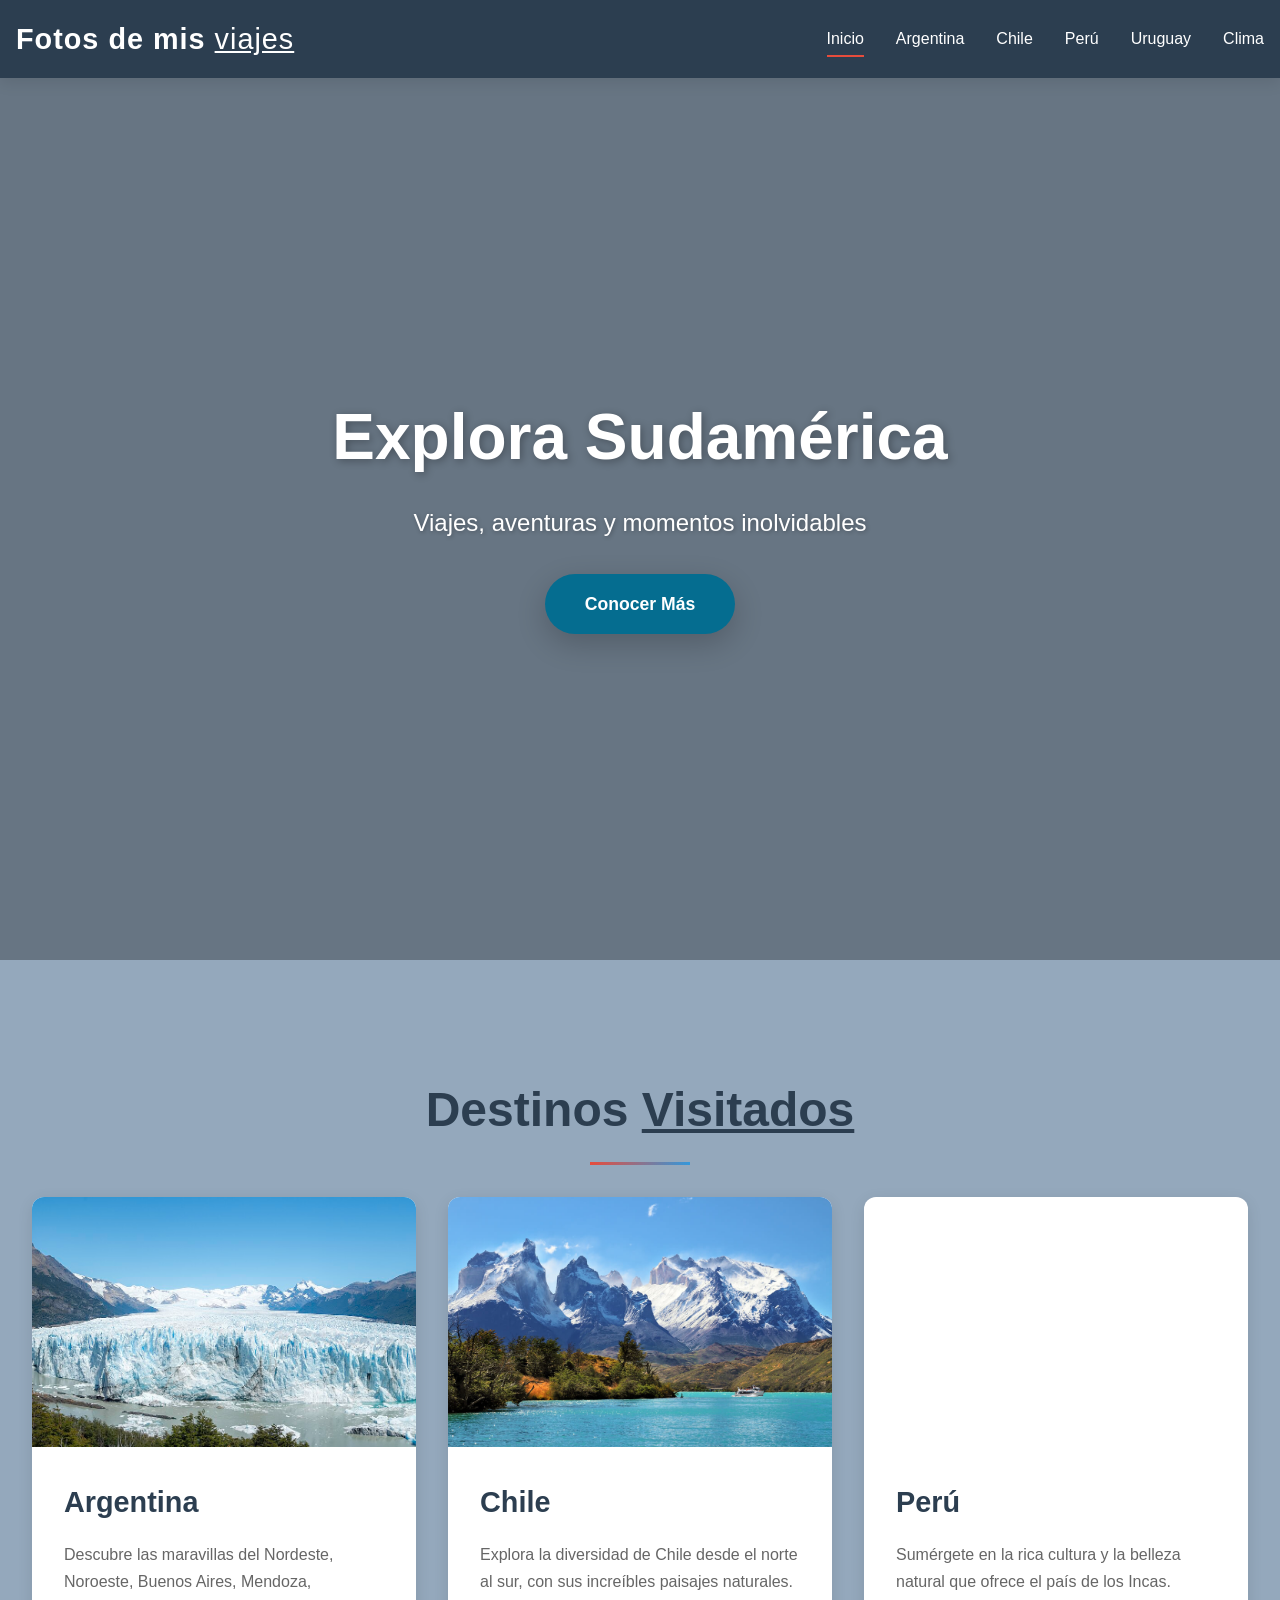
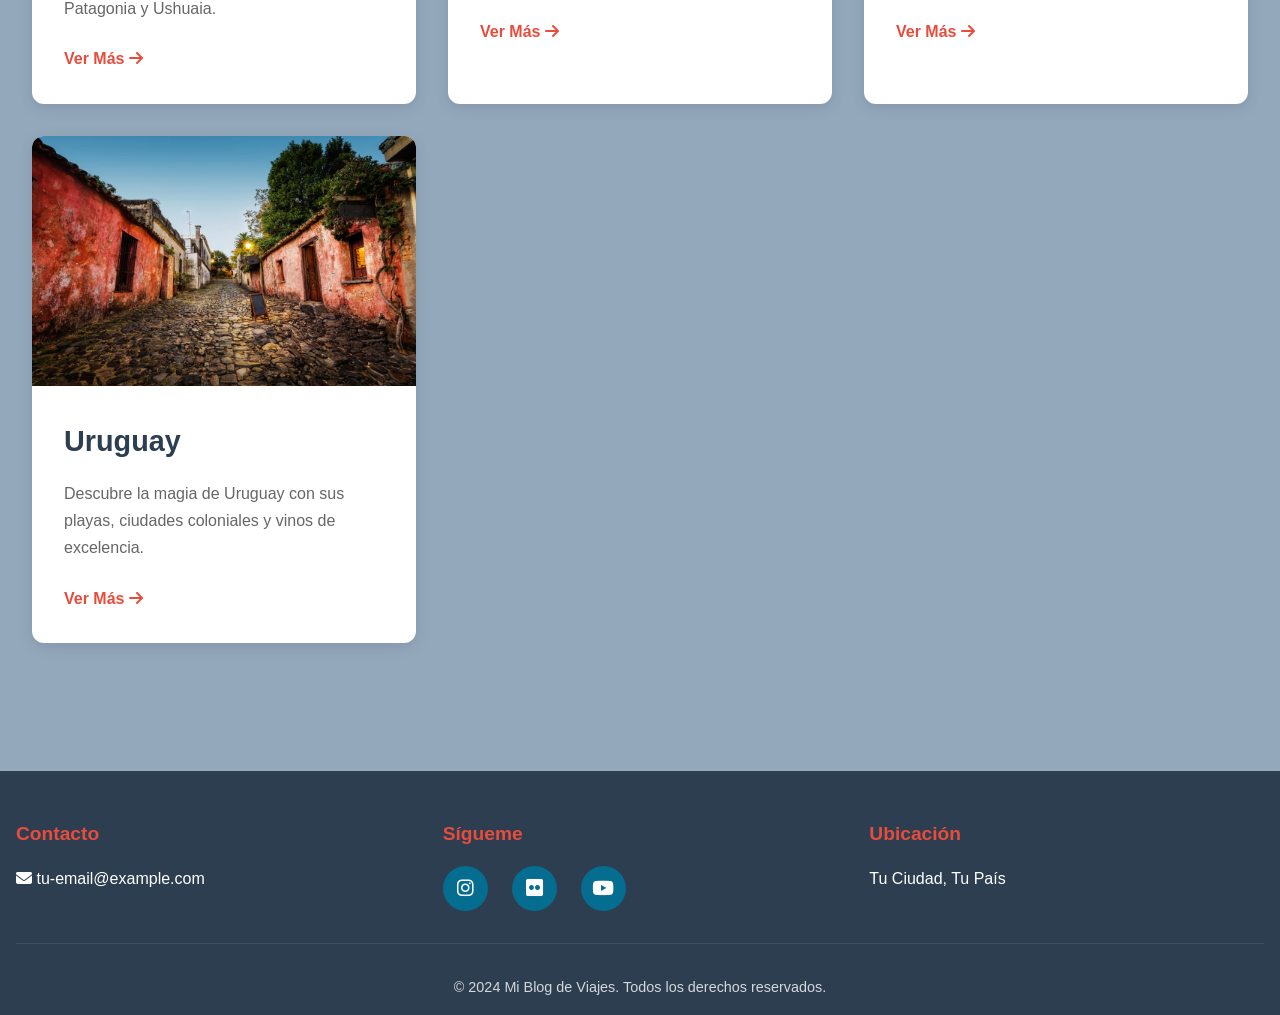
==== index.html @ 068221f5 "Add files via upload" ====
<!DOCTYPE html>
<html lang="es">
<head>
    <meta charset="UTF-8">
    <meta name="viewport" content="width=device-width, initial-scale=1.0">
    <title>Mi Blog de Viajes - Sudamérica</title>
    <link rel="stylesheet" href="css/styles.css">
    <link rel="stylesheet" href="https://cdnjs.cloudflare.com/ajax/libs/font-awesome/6.4.0/css/all.min.css">
</head>
<body>
    <!-- Header Navigation -->
    <header class="header">
        <div class="header-container">
            <div class="logo">
                <h1>Fotos de mis <span class="viajes">viajes</span></h1>
            </div>
            <nav class="nav-menu">
                <a href="index.html" class="nav-link active">Inicio</a>
                <a href="argentina.html" class="nav-link">Argentina</a>
                <a href="chile.html" class="nav-link">Chile</a>
                <a href="peru.html" class="nav-link">Perú</a>
                <a href="uruguay.html" class="nav-link">Uruguay</a>
                <a href="weather.html" class="nav-link">Clima</a>
            </nav>
            <div class="hamburger" id="hamburger">
                <span></span>
                <span></span>
                <span></span>
            </div>
        </div>
    </header>

    <!-- Mobile Navigation Menu -->
    <nav class="mobile-nav" id="mobileNav">
        <a href="index.html" class="mobile-nav-link">Inicio</a>
        <a href="argentina.html" class="mobile-nav-link">Argentina</a>
        <a href="chile.html" class="mobile-nav-link">Chile</a>
        <a href="peru.html" class="mobile-nav-link">Perú</a>
        <a href="uruguay.html" class="mobile-nav-link">Uruguay</a>
        <a href="weather.html" class="mobile-nav-link">Clima</a>
    </nav>

    <!-- Hero Section with Parallax -->
    <section class="parallax-hero" id="parallaxHero">
        <div class="parallax-bg" style="background-image: url('images/parallax-bg.jpg')"></div>
        <div class="parallax-content">
            <h2 class="fade-in-title">Explora Sudamérica</h2>
            <p class="fade-in-subtitle">Viajes, aventuras y momentos inolvidables</p>
            <a href="#destinations" class="cta-button">Conocer Más</a>
        </div>
    </section>

    <!-- Main Content - Three Destination Cards -->
    <main class="container">
        <section id="destinations" class="destinations-section">
            <h2 class="section-title">Destinos <u>Visitados</u></h2>
            <div class="destinations-grid">
                
                <!-- Argentina Card -->
                <div class="destination-card" data-country="argentina">
                    <div class="card-image" style="background-image: url('paralax/para.jpg')"></div>
                    <div class="card-content">
                        <h3>Argentina</h3>
                        <p>Descubre las maravillas del Nordeste, Noroeste, Buenos Aires, Mendoza, Patagonia y Ushuaia.</p>
                        <a href="argentina.html" class="card-link">Ver Más <i class="fas fa-arrow-right"></i></a>
                    </div>
                </div>

                <!-- Chile Card -->
                <div class="destination-card" data-country="chile">
                    <div class="card-image" style="background-image: url('cards/chile.jpg')"></div>
                    <div class="card-content">
                        <h3>Chile</h3>
                        <p>Explora la diversidad de Chile desde el norte al sur, con sus increíbles paisajes naturales.</p>
                        <a href="chile.html" class="card-link">Ver Más <i class="fas fa-arrow-right"></i></a>
                    </div>
                </div>

                <!-- Perú Card -->
                <div class="destination-card" data-country="peru">
                    <div class="card-image" style="background-image: url('images/peru-thumb.jpg')"></div>
                    <div class="card-content">
                        <h3>Perú</h3>
                        <p>Sumérgete en la rica cultura y la belleza natural que ofrece el país de los Incas.</p>
                        <a href="peru.html" class="card-link">Ver Más <i class="fas fa-arrow-right"></i></a>
                    </div>
                </div>

                <!-- Uruguay Card -->
                <div class="destination-card" data-country="uruguay">
                    <div class="card-image" style="background-image: url('cards/uruguay.jpg')"></div>
                    <div class="card-content">
                        <h3>Uruguay</h3>
                        <p>Descubre la magia de Uruguay con sus playas, ciudades coloniales y vinos de excelencia.</p>
                        <a href="uruguay.html" class="card-link">Ver Más <i class="fas fa-arrow-right"></i></a>
                    </div>
                </div>

            </div>
        </section>
    </main>

    <!-- Footer -->
    <footer class="footer">
        <div class="footer-container">
            <div class="footer-content">
                <div class="footer-section">
                    <h4>Contacto</h4>
                    <p>
                        <i class="fas fa-envelope"></i>
                        <a href="mailto:tu-email@example.com" class="footer-link" id="footer-email">tu-email@example.com</a>
                    </p>
                </div>
                <div class="footer-section">
                    <h4>Sígueme</h4>
                    <div class="social-links">
                        <a href="https://instagram.com/tu-usuario" class="social-link" id="footer-instagram" target="_blank" title="Instagram">
                            <i class="fab fa-instagram"></i>
                        </a>
                        <a href="https://flickr.com/photos/tu-usuario" class="social-link" id="footer-flickr" target="_blank" title="Flickr">
                            <i class="fab fa-flickr"></i>
                        </a>
                        <a href="https://www.youtube.com/@MographGabrielMaradey" class="social-link" id="footer-youtube" target="_blank" title="YouTube">
                            <i class="fab fa-youtube"></i>
                        </a>
                    </div>
                </div>
                <div class="footer-section">
                    <h4>Ubicación</h4>
                    <p id="footer-location">Tu Ciudad, Tu País</p>
                </div>
            </div>
            <div class="footer-bottom">
                <p>&copy; 2024 Mi Blog de Viajes. Todos los derechos reservados.</p>
            </div>
        </div>
        <!--Ejemplo de código proporcionado por un servicio gratuito 
<div id="sfck9j769hf3m9csr8j2yqa5w37nu91hs5g"></div><script type="text/javascript" src="https://counter1.optistats.ovh/private/counter.js?c=k9j769hf3m9csr8j2yqa5w37nu91hs5g&down=async" async></script><br></noscript> -->
    </footer>

    
</body>
</html>
---- css/styles.css ----
/* ============================================
   RESET Y VARIABLES
   ============================================ */
* {
    margin: 0;
    padding: 0;
    box-sizing: border-box;
}

:root {
    --primary-color: #2c3e50;
    --secondary-color: #e74c3c;
    --accent-color: #3498db;
    --text-color: #333;
    --light-bg: #657994;
    --white: #ffffff;
    --shadow: 0 4px 15px rgba(0, 0, 0, 0.1);
    --shadow-lg: 0 10px 30px rgba(0, 0, 0, 0.2);
    --transition: all 0.3s ease;
}

html {
    scroll-behavior: smooth;
    padding-top: 60px;
}

body {
    font-family: 'Segoe UI', Tahoma, Geneva, Verdana, sans-serif;
    color: var(--text-color);
    background-color: #94a8bc;
    line-height: 1.6;
}
span.viajes {
    color: var(--white);
    font-weight:lighter;
    animation: colorChange 3s infinite alternate;
    text-decoration: underline;
}

span.global {
    color: var(--white);
    font-weight: 300;
    text-decoration: underline;
}


/* ============================================
   HEADER Y NAVEGACIÓN
   ============================================ */
.header {
    background-color: var(--primary-color);
    color: var(--white);
    padding: 1rem 0;
    position: fixed;
    top: 0;
    left: 0;
    right: 0;
    z-index: 1000;
    box-shadow: var(--shadow);
}

.header-container {
    max-width: 1400px;
    margin: 0 auto;
    padding: 0 1rem;
    display: flex;
    justify-content: space-between;
    align-items: center;
}

.logo h1 {
    font-size: 1.8rem;
    font-weight: 700;
    letter-spacing: 1px;
    animation: slideDown 0.5s ease;
}

.nav-menu {
    display: flex;
    gap: 2rem;
    list-style: none;
}

.nav-link {
    color: var(--white);
    text-decoration: none;
    font-weight: 500;
    position: relative;
    transition: var(--transition);
}

.nav-link::after {
    content: '';
    position: absolute;
    width: 0;
    height: 2px;
    bottom: -5px;
    left: 0;
    background-color: var(--secondary-color);
    transition: width 0.3s ease;
}

.nav-link:hover::after,
.nav-link.active::after {
    width: 100%;
}

.nav-link:hover {
    color: var(--secondary-color);
}

/* Hamburger Menu */
.hamburger {
    display: none;
    flex-direction: column;
    cursor: pointer;
    gap: 5px;
    z-index: 1001;
}

.hamburger span {
    width: 25px;
    height: 3px;
    background-color: var(--white);
    border-radius: 2px;
    transition: var(--transition);
}

.hamburger.active span:nth-child(1) {
    transform: rotate(45deg) translate(8px, 8px);
}

.hamburger.active span:nth-child(2) {
    opacity: 0;
}

.hamburger.active span:nth-child(3) {
    transform: rotate(-45deg) translate(8px, -8px);
}

/* Mobile Navigation */
.mobile-nav {
    display: none;
    background-color: var(--primary-color);
    flex-direction: column;
    gap: 1rem;
    padding: 1rem;
    position: absolute;
    top: 60px;
    right: 0;
    width: 100%;
    z-index: 999;
    box-shadow: var(--shadow);
}

.mobile-nav.active {
    display: flex;
}

.mobile-nav-link {
    color: var(--white);
    text-decoration: none;
    padding: 0.75rem 1rem;
    transition: var(--transition);
}

.mobile-nav-link:hover {
    background-color: var(--secondary-color);
    border-radius: 4px;
}

/* ============================================
   HERO SECTION CON PARALLAX
   ============================================ */
.parallax-hero {
    position: relative;
    height: 100vh;
    display: flex;
    align-items: center;
    justify-content: center;
    overflow: hidden;
}

.parallax-bg {
    position: absolute;
    top: 0;
    left: 0;
    width: 100%;
    height: 100%;
    background-attachment: fixed;
    background-position: center;
    background-repeat: no-repeat;
    background-size: cover;
    z-index: 1;
}

.parallax-bg::before {
    content: '';
    position: absolute;
    top: 0;
    left: 0;
    width: 100%;
    height: 100%;
    background: rgba(0, 0, 0, 0.3);
    z-index: 2;
}

.parallax-content {
    position: relative;
    z-index: 3;
    text-align: center;
    color: var(--white);
}

.fade-in-title {
    font-size: 4rem;
    font-weight: 800;
    margin-bottom: 1rem;
    animation: fadeInUp 1s ease 0.2s both;
    text-shadow: 2px 2px 8px rgba(0, 0, 0, 0.3);
}

.fade-in-subtitle {
    font-size: 1.5rem;
    margin-bottom: 2rem;
    animation: fadeInUp 1s ease 0.4s both;
    text-shadow: 1px 1px 4px rgba(0, 0, 0, 0.3);
}

.cta-button {
    display: inline-block;
    padding: 1rem 2.5rem;
    background-color: rgb(5, 109, 144);
    color: var(--white);
    text-decoration: none;
    border-radius: 50px;
    font-weight: 600;
    font-size: 1.1rem;
    animation: fadeInUp 1s ease 0.6s both;
    transition: var(--transition);
    box-shadow: var(--shadow-lg);
}

.cta-button:hover {
    transform: translateY(-3px);
    box-shadow: 0 15px 35px rgba(59, 44, 42, 0.4);
    background-color: #204c8a;
}

/* ============================================
   CONTAINER Y SECCIONES
   ============================================ */
.container {
    max-width: 1400px;
    margin: 0 auto;
    padding: 0 1rem;
}

.section-title {
    text-align: center;
    font-size: 3rem;
    margin: 3rem 0 2rem;
    color: var(--primary-color);
    position: relative;
    padding-bottom: 1rem;
}

.section-title::after {
    content: '';
    position: absolute;
    bottom: 0;
    left: 50%;
    transform: translateX(-50%);
    width: 100px;
    height: 3px;
    background: linear-gradient(to right, var(--secondary-color), var(--accent-color));
}

.page-header {
    background: linear-gradient(135deg, var(--primary-color), var(--accent-color));
    color: var(--white);
    padding: 4rem 1rem;
    text-align: center;
    position: relative;
}

.back-link {
    display: inline-block;
    color: var(--white);
    text-decoration: none;
    margin-bottom: 1rem;
    font-size: 0.95rem;
    transition: var(--transition);
}

.back-link:hover {
    color: var(--secondary-color);
    transform: translateX(-5px);
}

.page-header h2 {
    font-size: 3rem;
    margin-bottom: 0.5rem;
}

.page-header p {
    font-size: 1.2rem;
    opacity: 0.95;
}

/* ============================================
   DESTINATION CARDS (ÍNDICE)
   ============================================ */
.destinations-section {
    padding: 4rem 1rem;
}

.destinations-grid {
    display: grid;
    grid-template-columns: repeat(auto-fit, minmax(300px, 1fr));
    gap: 2rem;
    margin-top: 2rem;
}

.destination-card {
    background: var(--white);
    border-radius: 12px;
    overflow: hidden;
    box-shadow: var(--shadow);
    transition: var(--transition);
    animation: slideUp 0.6s ease backwards;
}

.destination-card:nth-child(1) { animation-delay: 0.1s; }
.destination-card:nth-child(2) { animation-delay: 0.2s; }
.destination-card:nth-child(3) { animation-delay: 0.3s; }
.destination-card:nth-child(4) { animation-delay: 0.4s; }

.destination-card:hover {
    transform: translateY(-10px);
    box-shadow: var(--shadow-lg);
}

.card-image {
    width: 100%;
    height: 250px;
    background-size: cover;
    background-position: center;
    position: relative;
    overflow: hidden;
}

.card-image::before {
    content: '';
    position: absolute;
    top: 0;
    left: 0;
    width: 100%;
    height: 100%;
    background: rgba(0, 0, 0, 0);
    transition: var(--transition);
    z-index: 2;
}

.destination-card:hover .card-image::before {
    background: rgba(0, 0, 0, 0.2);
}

.card-content {
    padding: 2rem;
}

.card-content h3 {
    font-size: 1.8rem;
    margin-bottom: 1rem;
    color: var(--primary-color);
}

.card-content p {
    color: #666;
    margin-bottom: 1.5rem;
    line-height: 1.7;
}

.card-link {
    display: inline-block;
    color: var(--secondary-color);
    text-decoration: none;
    font-weight: 600;
    transition: var(--transition);
}

.card-link:hover {
    color: var(--primary-color);
    transform: translateX(5px);
}

/* ============================================
   REGIONS GRID (ARGENTINA PAGE)
   ============================================ */
.regions-section {
    padding: 3rem 1rem;
}

.regions-grid {
    display: grid;
    grid-template-columns: repeat(3, 1fr);
    gap: 2rem;
    margin-top: 2rem;
    width: 100%;
    max-width: 1200px;
    margin-left: auto;
    margin-right: auto;
}

.region-card {
    background: var(--white);
    border-radius: 10px;
    overflow: hidden;
    box-shadow: var(--shadow);
    transition: var(--transition);
}

.region-card:hover {
    transform: translateY(-8px);
    box-shadow: var(--shadow-lg);
}

.region-image {
    width: 100%;
    height: 200px;
    background-size: cover;
    background-position: center;
}

.region-content {
    padding: 1.5rem;
}

.region-content h3 {
    color: var(--primary-color);
    margin-bottom: 0.75rem;
    font-size: 1.5rem;
}

.region-content p {
    color: #666;
    font-size: 0.95rem;
    margin-bottom: 1rem;
    line-height: 1.6;
}

.region-link {
    display: inline-block;
    color: var(--secondary-color);
    text-decoration: none;
    font-weight: 600;
    transition: var(--transition);
}

.region-link:hover {
    color: var(--accent-color);
    transform: translateX(3px);
}

/* ============================================
   PHOTO GRID (GALERÍA 5x5)
   ============================================ */
.gallery-section {
    padding: 3rem 1rem;
    display: flex;
    justify-content: center;
}

.photo-grid {
    display: grid;
    grid-template-columns: repeat(5, 1fr);
    gap: 1rem;
    margin-top: 2rem;
    width: 100%;
    max-width: calc(100vw - 2rem);
    padding: 0 1rem;
}

.photo-item {
    aspect-ratio: 1;
    background: linear-gradient(135deg, #3693ad 0%, #6399f5 100%);
    border-radius: 8px;
    cursor: pointer;
    overflow: hidden;
    position: relative;
    box-shadow: var(--shadow);
    transition: var(--transition);
    animation: fadeIn 0.5s ease backwards;
}

.photo-item:nth-child(1) { animation-delay: 0.05s; }
.photo-item:nth-child(2) { animation-delay: 0.1s; }
.photo-item:nth-child(3) { animation-delay: 0.15s; }
.photo-item:nth-child(4) { animation-delay: 0.2s; }
.photo-item:nth-child(5) { animation-delay: 0.25s; }

.photo-item img {
    width: 100%;
    height: 100%;
    object-fit: cover;
}

.photo-item:hover {
    transform: scale(1.05) rotate(2deg);
    box-shadow: var(--shadow-lg);
}

.photo-item::after {
    content: '';
    position: absolute;
    top: 0;
    left: 0;
    width: 100%;
    height: 100%;
    background: rgba(0, 0, 0, 0);
    transition: var(--transition);
}

.photo-item:hover::after {
    background: rgba(0, 0, 0, 0.2);
}

/* ============================================
   MODAL IMAGE ZOOM
   ============================================ */
.modal {
    display: none;
    position: fixed;
    z-index: 2000;
    left: 0;
    top: 0;
    width: 100%;
    height: 100%;
    background-color: rgba(0, 0, 0, 0.95);
    animation: fadeIn 0.3s ease;
}

.modal.active {
    display: flex;
    align-items: center;
    justify-content: center;
}

.modal-close {
    position: absolute;
    right: 30px;
    top: 20px;
    font-size: 2.5rem;
    font-weight: bold;
    color: var(--white);
    cursor: pointer;
    transition: var(--transition);
    z-index: 2001;
}

.modal-close:hover {
    color: var(--secondary-color);
}

.modal-content {
    display: flex;
    align-items: center;
    justify-content: center;
    gap: 2rem;
    width: 90%;
    max-width: 1000px;
    position: relative;
}

.modal-image {
    max-width: 100%;
    max-height: 80vh;
    border-radius: 10px;
    object-fit: contain;
    animation: zoomIn 0.3s ease;
}

.modal-nav {
    position: absolute;
    top: 50%;
    transform: translateY(-50%);
    background-color: rgba(255, 255, 255, 0.2);
    border: none;
    color: var(--white);
    font-size: 2rem;
    cursor: pointer;
    padding: 1rem 1.5rem;
    border-radius: 8px;
    transition: var(--transition);
    z-index: 2002;
}

.modal-nav:hover {
    background-color: rgba(255, 255, 255, 0.4);
    transform: translateY(-50%) scale(1.1);
}

.prev-btn {
    left: -80px;
}

.next-btn {
    right: -80px;
}

.modal-counter {
    position: absolute;
    bottom: -50px;
    left: 50%;
    transform: translateX(-50%);
    color: var(--white);
    font-size: 1rem;
    background: rgba(0, 0, 0, 0.5);
    padding: 0.5rem 1rem;
    border-radius: 20px;
}

/* ============================================
   FOOTER
   ============================================ */
.footer {
    background-color: var(--primary-color);
    color: var(--white);
    padding: 3rem 1rem 1rem;
    margin-top: 4rem;
}

.footer-container {
    max-width: 1400px;
    margin: 0 auto;
}

.footer-content {
    text-align: left;
    display: grid;
    grid-template-columns: repeat(auto-fit, minmax(250px, 1fr));
    gap: 2rem;
    margin-bottom: 2rem;
}

.footer-section h4 {
    text-align: left;
    margin-bottom: 1rem;
    color: var(--secondary-color);
    font-size: 1.2rem;
}

.footer-section p {
    margin-bottom: 0.5rem;
}

.footer-link {
    color: var(--white);
    text-decoration: none;
    transition: var(--transition);
}

.footer-link:hover {
    color: var(--secondary-color);
}

.social-links {
    display: flex;
    gap: 1.5rem;
}

.social-link {
    display: inline-flex;
    align-items: center;
    justify-content: center;
    width: 45px;
    height: 45px;
    background-color: rgb(5, 109, 144);
    color: var(--white);
    border-radius: 50%;
    text-decoration: none;
    transition: var(--transition);
    font-size: 1.2rem;
}

.social-link:hover {
    transform: translateY(-5px) scale(1.1);
    background-color: var(--accent-color);
}

.footer-bottom {
    text-align: center;
    padding-top: 2rem;
    border-top: 1px solid rgba(255, 255, 255, 0.1);
    opacity: 0.8;
    font-size: 0.9rem;
}

/* ============================================
   ANIMACIONES
   ============================================ */
@keyframes slideDown {
    from {
        opacity: 0;
        transform: translateY(-20px);
    }
    to {
        opacity: 1;
        transform: translateY(0);
    }
}

@keyframes slideUp {
    from {
        opacity: 0;
        transform: translateY(30px);
    }
    to {
        opacity: 1;
        transform: translateY(0);
    }
}

@keyframes fadeInUp {
    from {
        opacity: 0;
        transform: translateY(30px);
    }
    to {
        opacity: 1;
        transform: translateY(0);
    }
}

@keyframes fadeIn {
    from {
        opacity: 0;
    }
    to {
        opacity: 1;
    }
}

@keyframes zoomIn {
    from {
        opacity: 0;
        transform: scale(0.8);
    }
    to {
        opacity: 1;
        transform: scale(1);
    }
}

/* ============================================
   RESPONSIVE DESIGN
   ============================================ */
@media (max-width: 1024px) {
    .modal-nav {
        padding: 0.75rem 1rem;
        font-size: 1.5rem;
    }

    .prev-btn {
        left: -60px;
    }

    .next-btn {
        right: -60px;
    }

    .photo-grid {
        grid-template-columns: repeat(5, 1fr);
        gap: 0.75rem;
    }
}

@media (max-width: 768px) {
    .nav-menu {
        display: none;
    }

    .hamburger {
        display: flex;
    }

    .fade-in-title {
        font-size: 2.5rem;
    }

    .fade-in-subtitle {
        font-size: 1.1rem;
    }

    .modal-content {
        width: 95%;
        gap: 1rem;
    }

    .modal-nav {
        position: relative;
        top: auto;
        transform: none;
        width: 50px;
        padding: 0.5rem;
        font-size: 1.2rem;
    }

    .prev-btn,
    .next-btn {
        position: static;
        left: auto;
        right: auto;
    }

    .modal-counter {
        position: static;
        transform: none;
        margin-top: 1rem;
    }

    .photo-grid {
        grid-template-columns: repeat(4, 1fr);
        gap: 0.5rem;
    }

    .destinations-grid {
        grid-template-columns: 1fr;
    }

    .regions-grid {
        grid-template-columns: repeat(2, 1fr);
        gap: 1.5rem;
    }

    .section-title {
        font-size: 2rem;
    }

    .page-header h2 {
        font-size: 2rem;
    }

    .page-header p {
        font-size: 1rem;
    }
}

@media (max-width: 480px) {
    .header-container {
        padding: 0 0.5rem;
    }

    .logo h1 {
        font-size: 1.4rem;
    }

    .fade-in-title {
        font-size: 1.8rem;
    }

    .fade-in-subtitle {
        font-size: 0.9rem;
    }

    .cta-button {
        padding: 0.75rem 1.5rem;
        font-size: 1rem;
    }

    .modal-image {
        max-height: 60vh;
    }

    .photo-grid {
        grid-template-columns: repeat(2, 1fr);
        gap: 0.4rem;
    }

    .regions-grid {
        grid-template-columns: 1fr;
        gap: 1rem;
    }

    .page-header {
        padding: 2rem 1rem;
    }

    .page-header h2 {
        font-size: 1.5rem;
    }

    .footer-content {
        grid-template-columns: 1fr;
        gap: 1.5rem;
        text-align: center;
    }

    .social-links {
        justify-content: center;
    }
}
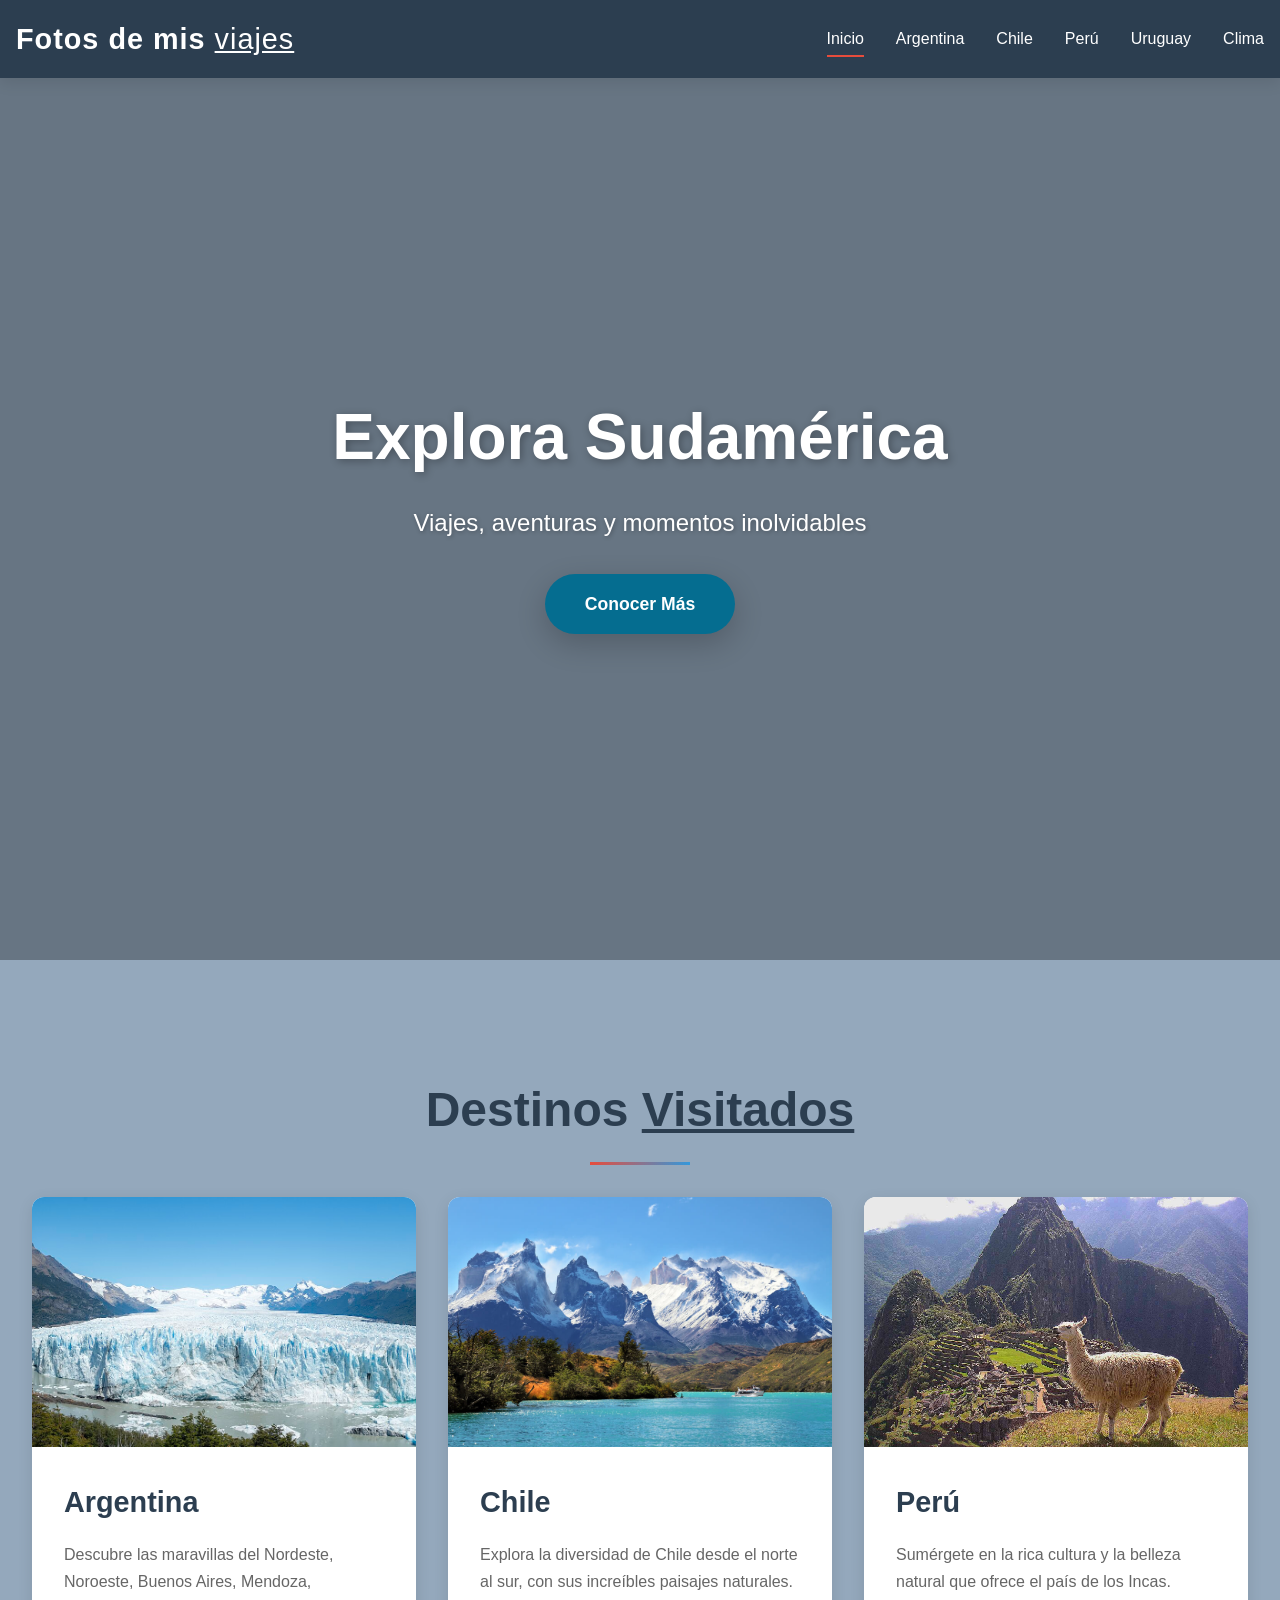
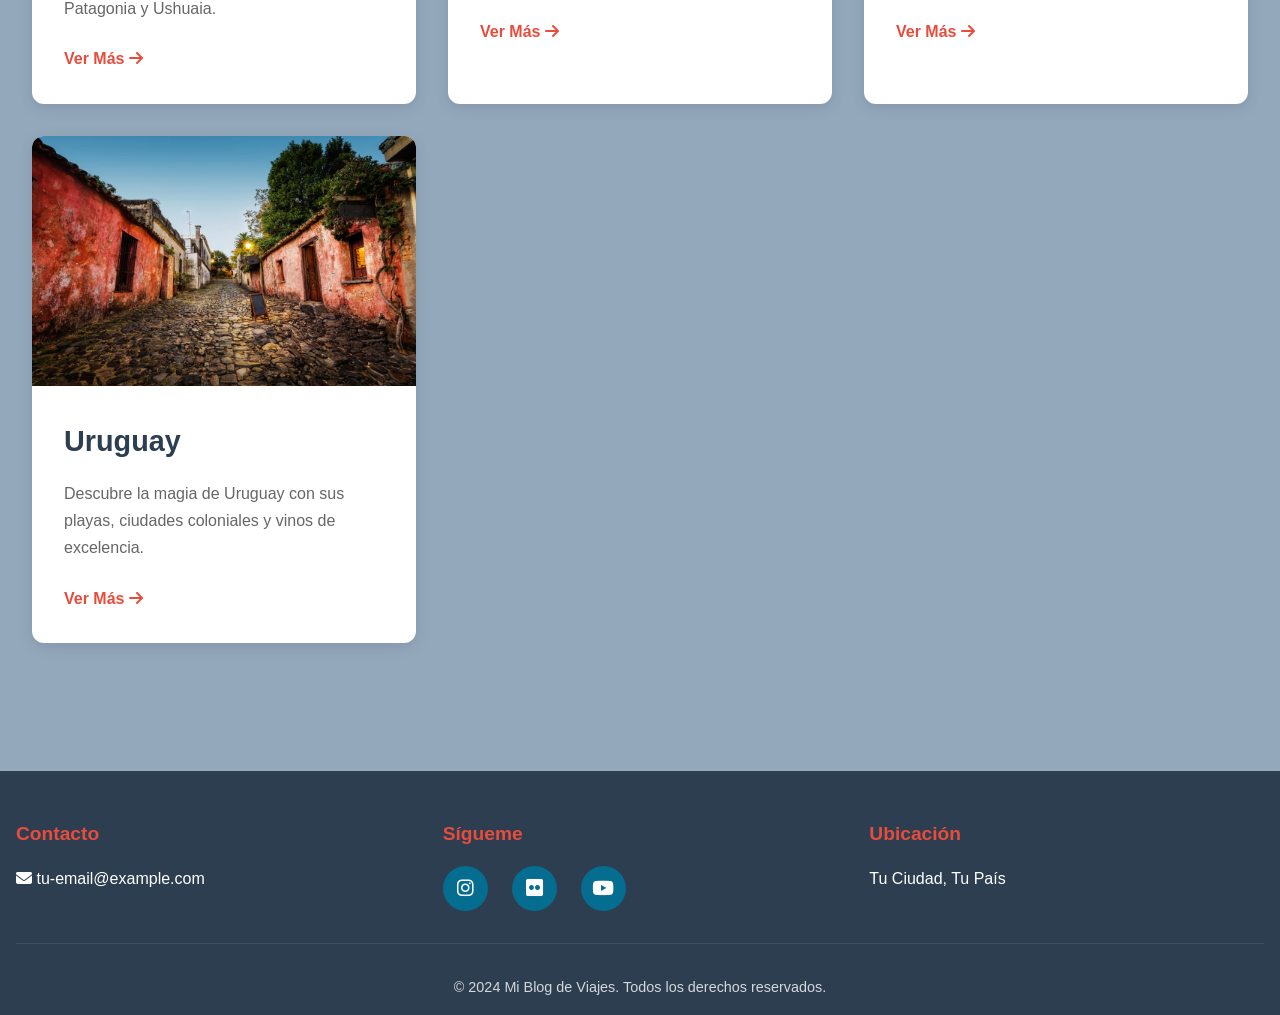
==== commit 4ff5991f: "Add files via upload" ====
--- a/index.html
+++ b/index.html
@@ -78,7 +78,7 @@
 
                 <!-- Perú Card -->
                 <div class="destination-card" data-country="peru">
-                    <div class="card-image" style="background-image: url('images/peru-thumb.jpg')"></div>
+                    <div class="card-image" style="background-image: url('cards/peru.jpg')"></div>
                     <div class="card-content">
                         <h3>Perú</h3>
                         <p>Sumérgete en la rica cultura y la belleza natural que ofrece el país de los Incas.</p>
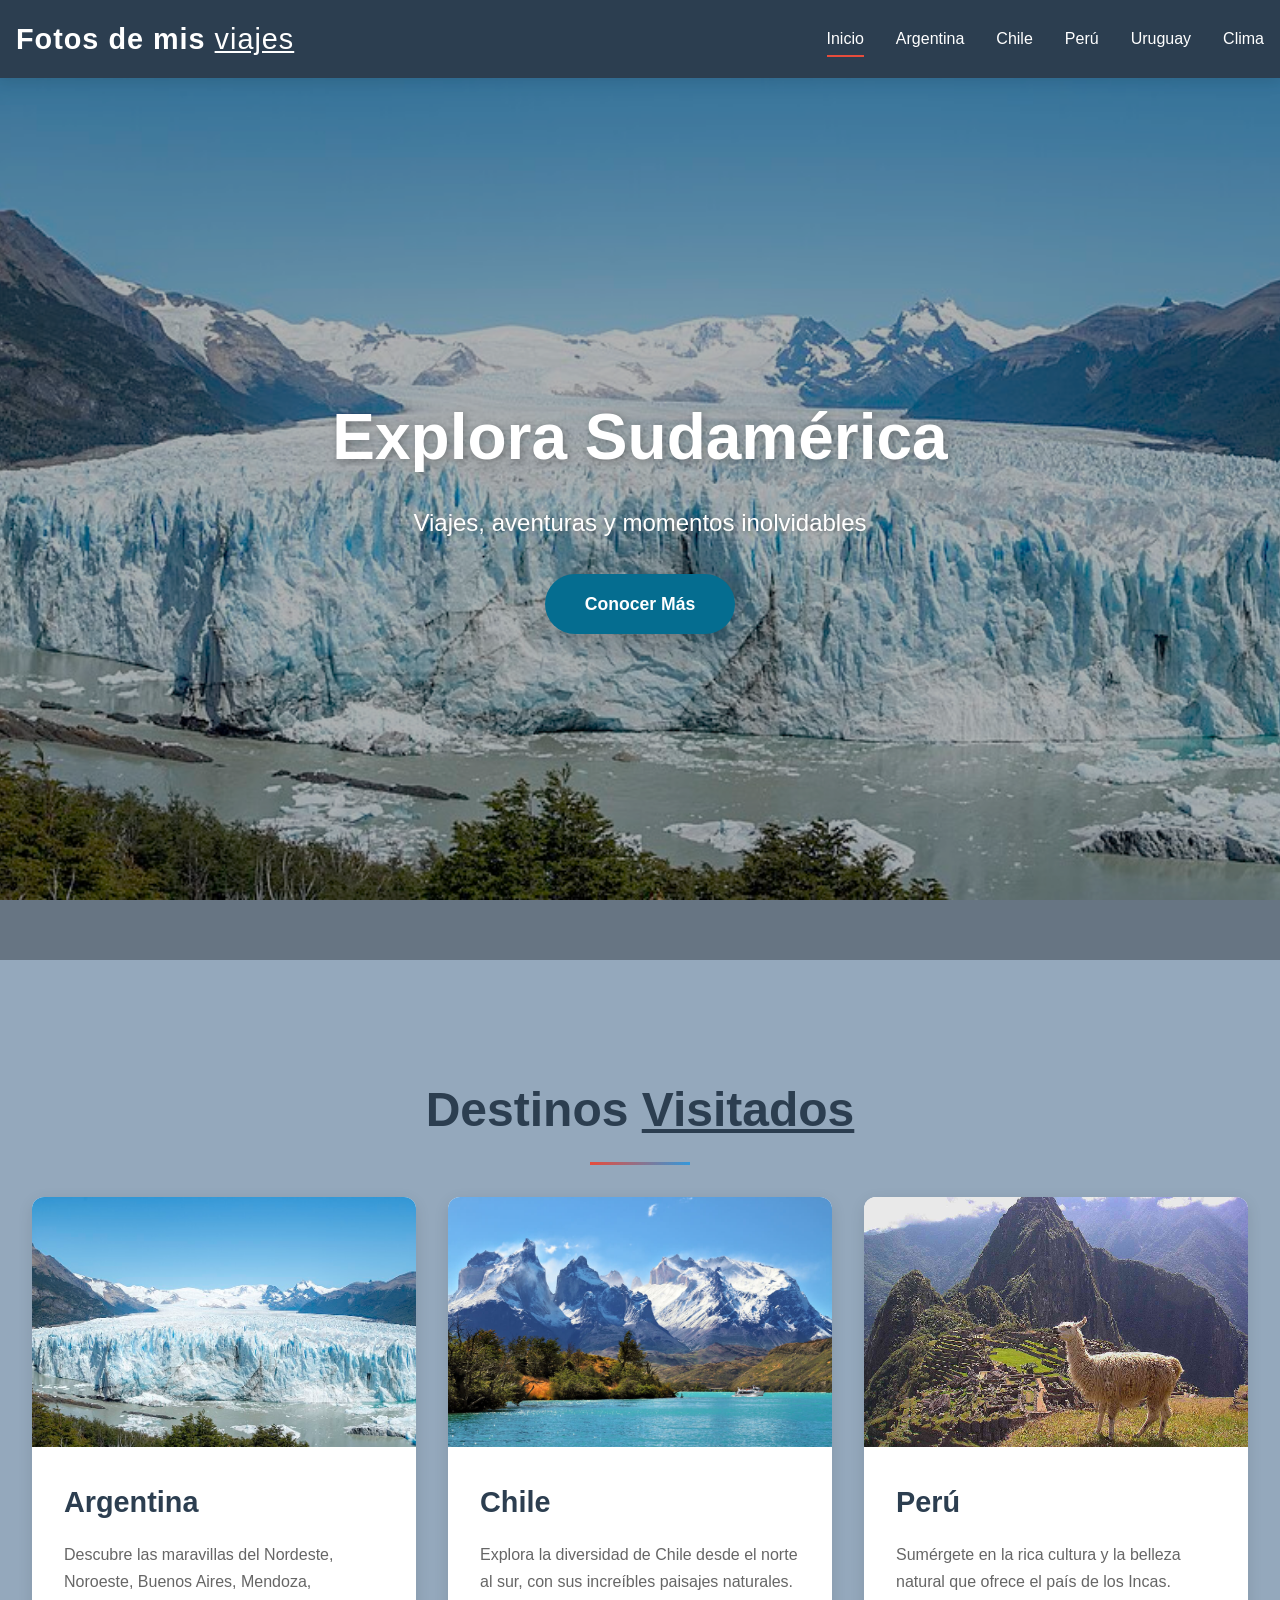
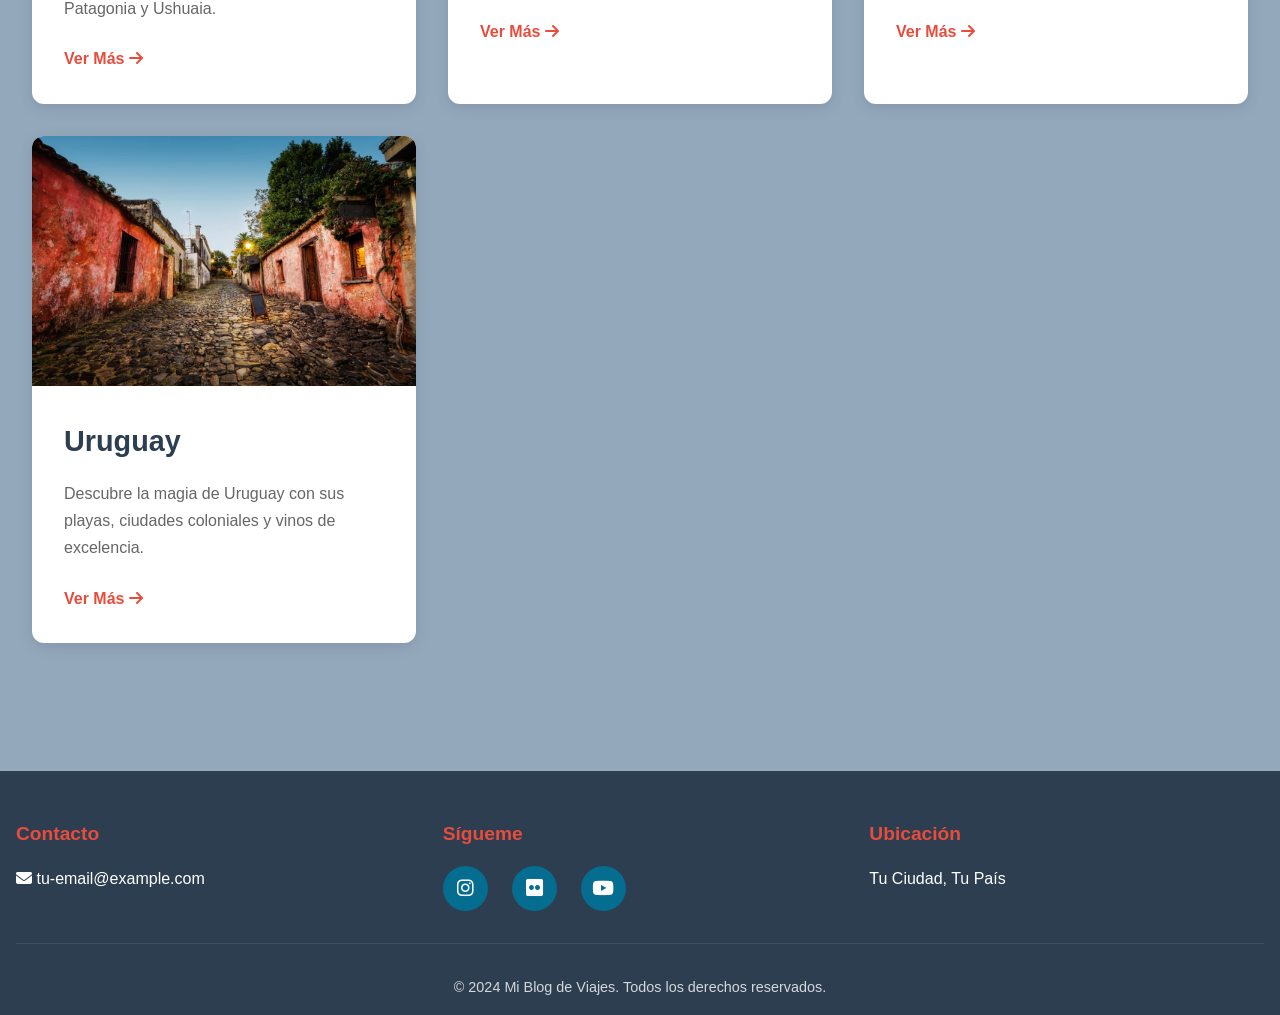
==== commit 9fb3d894: "Add files via upload" ====
--- a/index.html
+++ b/index.html
@@ -11,9 +11,7 @@
     <!-- Header Navigation -->
     <header class="header">
         <div class="header-container">
-            <div class="logo">
-                <h1>Fotos de mis <span class="viajes">viajes</span></h1>
-            </div>
+            <div class="logo"> <h1>Fotos de mis <span class="viajes">viajes</span></h1></div>
             <nav class="nav-menu">
                 <a href="index.html" class="nav-link active">Inicio</a>
                 <a href="argentina.html" class="nav-link">Argentina</a>
@@ -22,11 +20,7 @@
                 <a href="uruguay.html" class="nav-link">Uruguay</a>
                 <a href="weather.html" class="nav-link">Clima</a>
             </nav>
-            <div class="hamburger" id="hamburger">
-                <span></span>
-                <span></span>
-                <span></span>
-            </div>
+           <div class="hamburger" id="hamburger"><span></span><span></span><span></span></div>
         </div>
     </header>
 
@@ -42,7 +36,7 @@
 
     <!-- Hero Section with Parallax -->
     <section class="parallax-hero" id="parallaxHero">
-        <div class="parallax-bg" style="background-image: url('images/parallax-bg.jpg')"></div>
+        <div class="parallax-bg" style="background-image: url('paralax/para.jpg')"></div>
         <div class="parallax-content">
             <h2 class="fade-in-title">Explora Sudamérica</h2>
             <p class="fade-in-subtitle">Viajes, aventuras y momentos inolvidables</p>
@@ -137,7 +131,7 @@
         <!--Ejemplo de código proporcionado por un servicio gratuito 
 <div id="sfck9j769hf3m9csr8j2yqa5w37nu91hs5g"></div><script type="text/javascript" src="https://counter1.optistats.ovh/private/counter.js?c=k9j769hf3m9csr8j2yqa5w37nu91hs5g&down=async" async></script><br></noscript> -->
     </footer>
-
+<script src="js/script.js"></script>
     
 </body>
 </html>
--- a/css/styles.css
+++ b/css/styles.css
@@ -145,7 +145,7 @@
     flex-direction: column;
     gap: 1rem;
     padding: 1rem;
-    position: absolute;
+    position: fixed;
     top: 60px;
     right: 0;
     width: 100%;
@@ -254,6 +254,7 @@
     max-width: 1400px;
     margin: 0 auto;
     padding: 0 1rem;
+    
 }
 
 .section-title {
@@ -900,4 +901,11 @@
     .social-links {
         justify-content: center;
     }
-}
+
+    .weather-card {
+            
+            max-height: 1000px;
+            
+        }
+
+}
